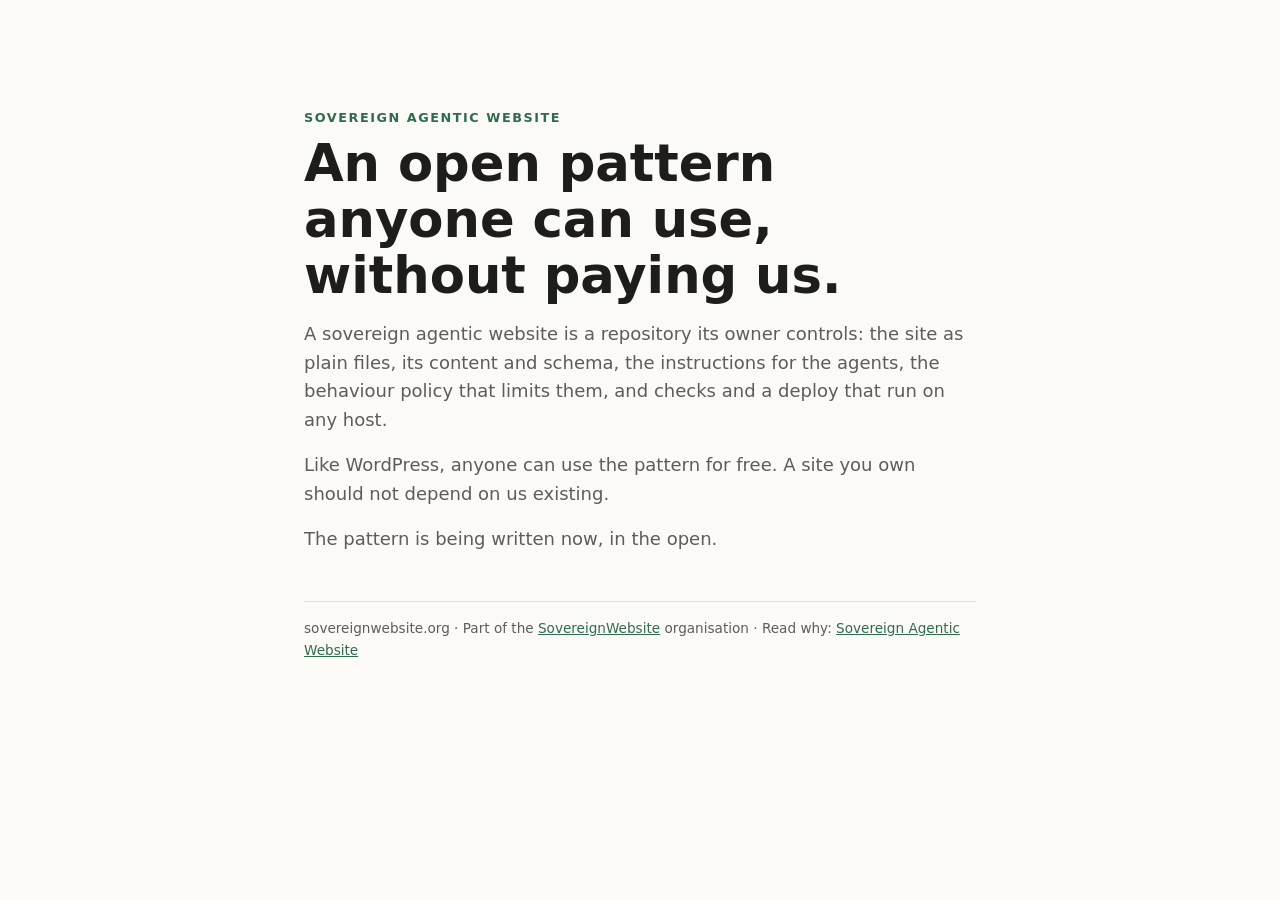
==== site/index.html @ 93e13b1d "Seed site/index.html from SovereignWebsite__Factory (org-apply)" ====
<!doctype html>
<html lang="en">
<head>
<meta charset="utf-8">
<meta name="viewport" content="width=device-width, initial-scale=1">
<title>Sovereign Agentic Website: the open pattern</title>
<meta name="description" content="An open pattern anyone can use, without paying us.">
<style>
:root{--bg:#fbfaf7;--fg:#1d1d1b;--muted:#5d5c57;--accent:#2f6b4f;--line:#e4e1d8}
@media (prefers-color-scheme:dark){:root{--bg:#141513;--fg:#ecebe6;--muted:#a8a69e;--accent:#7fc3a0;--line:#2c2d29}}
*{box-sizing:border-box}body{margin:0;background:var(--bg);color:var(--fg);font:18px/1.6 system-ui,-apple-system,Segoe UI,sans-serif}
main{max-width:44rem;margin:0 auto;padding:12vh 1rem 4rem}
.mark{font-size:.8rem;letter-spacing:.12em;text-transform:uppercase;color:var(--accent);font-weight:600}
h1{font-size:clamp(2rem,6vw,3.2rem);line-height:1.1;margin:.4rem 0 1rem}
p{color:var(--muted);margin:0 0 1rem}a{color:var(--accent)}
footer{margin-top:3rem;padding-top:1rem;border-top:1px solid var(--line);font-size:.85rem;color:var(--muted)}
</style>
</head>
<body>
<main>
<div class="mark">Sovereign Agentic Website</div>
<h1>An open pattern anyone can use, without paying us.</h1>
<p>A sovereign agentic website is a repository its owner controls: the site as plain files, its content and schema, the instructions for the agents, the behaviour policy that limits them, and checks and a deploy that run on any host.</p><p>Like WordPress, anyone can use the pattern for free. A site you own should not depend on us existing.</p><p>The pattern is being written now, in the open.</p>
<footer>sovereignwebsite.org · Part of the <a href="https://github.com/SovereignWebsite">SovereignWebsite</a> organisation · Read why: <a href="https://newsroom.sgit.ai/articles/sovereign-agentic-website.html">Sovereign Agentic Website</a></footer>
</main>
</body>
</html>
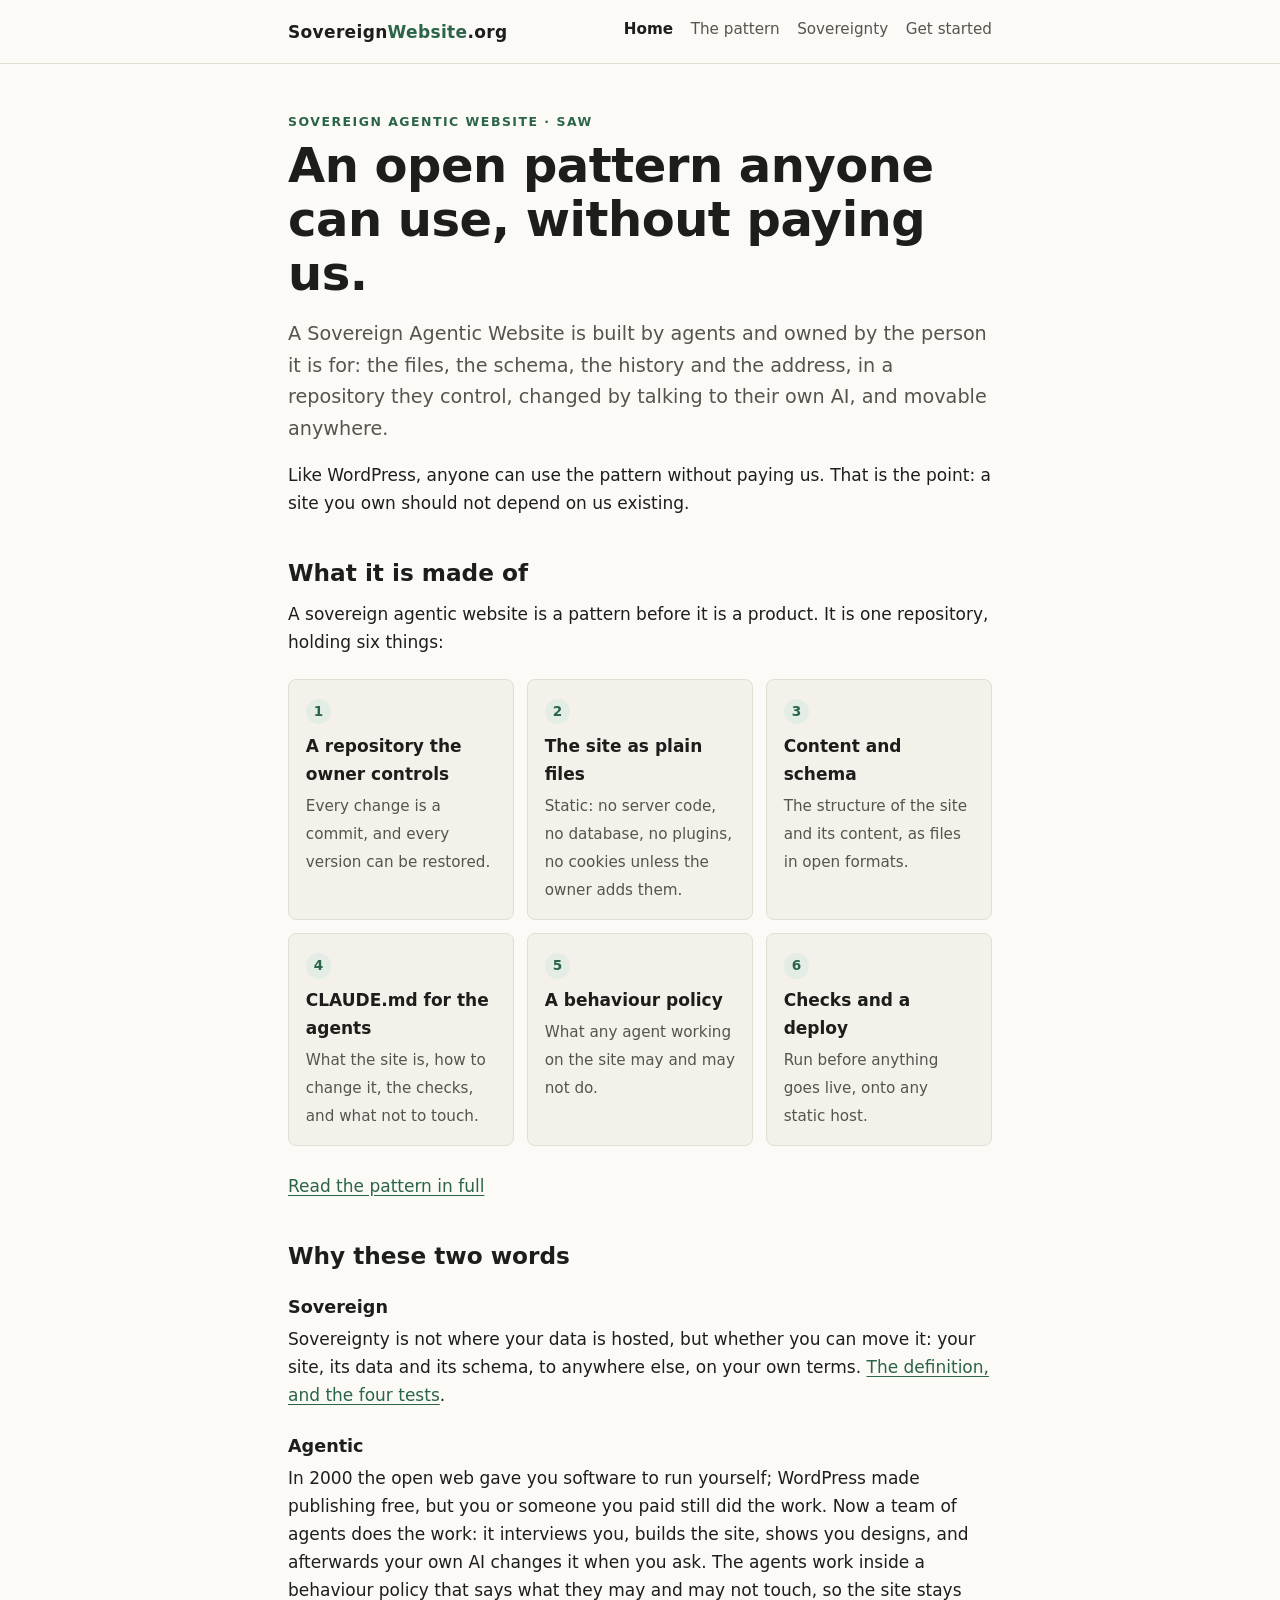
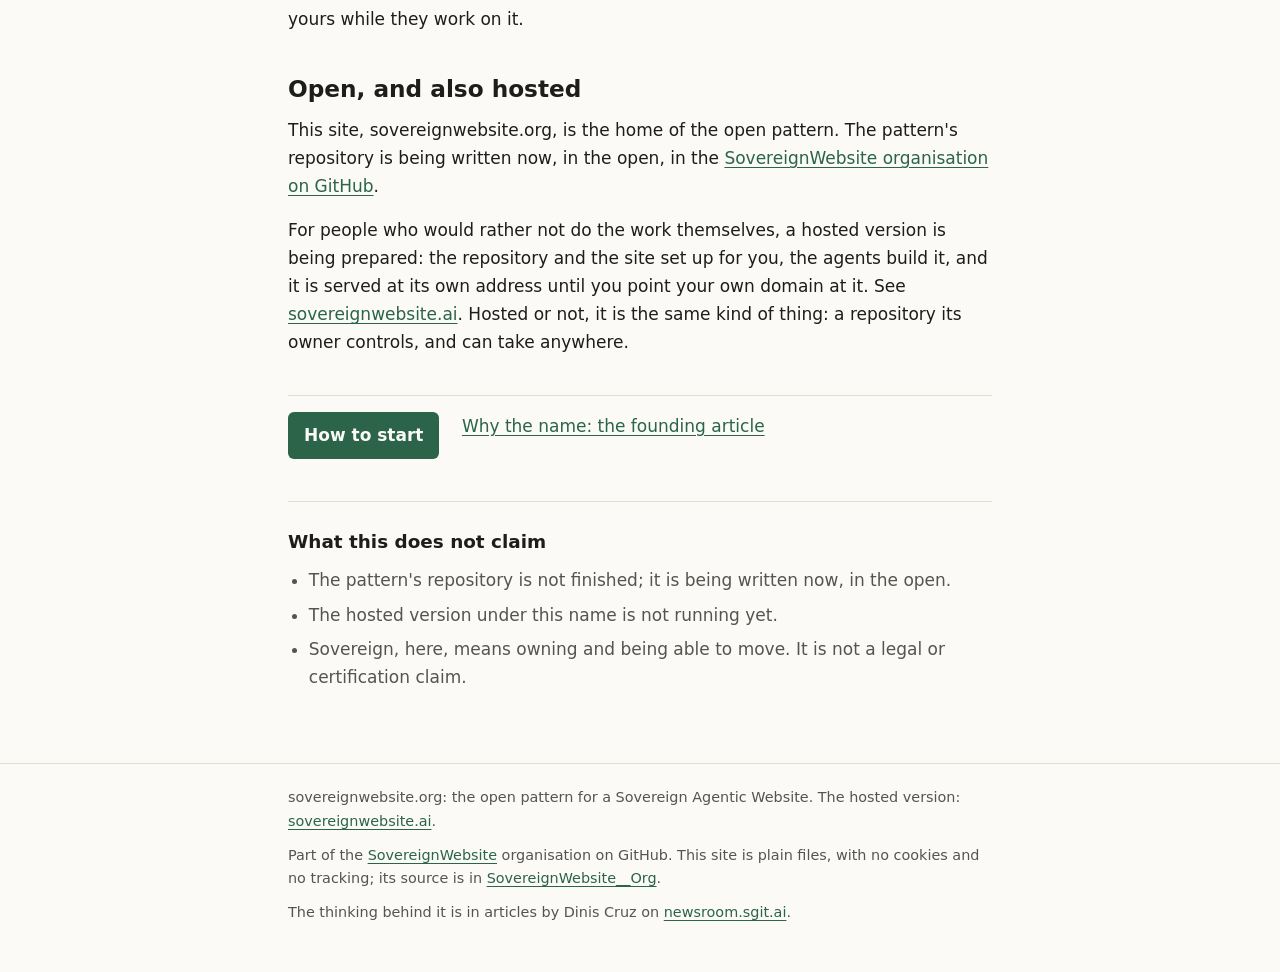
==== commit 8d08e46a: "Replace holding page with a first version of sovereignwebsite.org Four static pages (home, the patte" ====
--- a/site/index.html
+++ b/site/index.html
@@ -1,27 +1,80 @@
 <!doctype html>
-<html lang="en">
+<html lang="en-GB">
 <head>
 <meta charset="utf-8">
 <meta name="viewport" content="width=device-width, initial-scale=1">
 <title>Sovereign Agentic Website: the open pattern</title>
-<meta name="description" content="An open pattern anyone can use, without paying us.">
-<style>
-:root{--bg:#fbfaf7;--fg:#1d1d1b;--muted:#5d5c57;--accent:#2f6b4f;--line:#e4e1d8}
-@media (prefers-color-scheme:dark){:root{--bg:#141513;--fg:#ecebe6;--muted:#a8a69e;--accent:#7fc3a0;--line:#2c2d29}}
-*{box-sizing:border-box}body{margin:0;background:var(--bg);color:var(--fg);font:18px/1.6 system-ui,-apple-system,Segoe UI,sans-serif}
-main{max-width:44rem;margin:0 auto;padding:12vh 1rem 4rem}
-.mark{font-size:.8rem;letter-spacing:.12em;text-transform:uppercase;color:var(--accent);font-weight:600}
-h1{font-size:clamp(2rem,6vw,3.2rem);line-height:1.1;margin:.4rem 0 1rem}
-p{color:var(--muted);margin:0 0 1rem}a{color:var(--accent)}
-footer{margin-top:3rem;padding-top:1rem;border-top:1px solid var(--line);font-size:.85rem;color:var(--muted)}
-</style>
+<meta name="description" content="The Sovereign Agentic Website is an open pattern: a website built by agents and owned by the person it is for, which anyone can use without paying us.">
+<meta name="color-scheme" content="light dark">
+<link rel="stylesheet" href="style.css">
 </head>
 <body>
-<main>
-<div class="mark">Sovereign Agentic Website</div>
-<h1>An open pattern anyone can use, without paying us.</h1>
-<p>A sovereign agentic website is a repository its owner controls: the site as plain files, its content and schema, the instructions for the agents, the behaviour policy that limits them, and checks and a deploy that run on any host.</p><p>Like WordPress, anyone can use the pattern for free. A site you own should not depend on us existing.</p><p>The pattern is being written now, in the open.</p>
-<footer>sovereignwebsite.org · Part of the <a href="https://github.com/SovereignWebsite">SovereignWebsite</a> organisation · Read why: <a href="https://newsroom.sgit.ai/articles/sovereign-agentic-website.html">Sovereign Agentic Website</a></footer>
+<a class="skip" href="#main">Skip to content</a>
+<header class="site-header">
+  <div class="wrap">
+    <a class="brand" href="index.html">Sovereign<span>Website</span>.org</a>
+    <nav class="site-nav" aria-label="Main">
+      <ul>
+        <li><a href="index.html" aria-current="page">Home</a></li>
+        <li><a href="pattern.html">The pattern</a></li>
+        <li><a href="sovereignty.html">Sovereignty</a></li>
+        <li><a href="get-started.html">Get started</a></li>
+      </ul>
+    </nav>
+  </div>
+</header>
+
+<main id="main">
+  <div class="wrap">
+    <p class="mark">Sovereign Agentic Website · SAW</p>
+    <h1>An open pattern anyone can use, without paying us.</h1>
+    <p class="lede">A Sovereign Agentic Website is built by agents and owned by the person it is for: the files, the schema, the history and the address, in a repository they control, changed by talking to their own AI, and movable anywhere.</p>
+    <p>Like WordPress, anyone can use the pattern without paying us. That is the point: a site you own should not depend on us existing.</p>
+
+    <h2>What it is made of</h2>
+    <p>A sovereign agentic website is a pattern before it is a product. It is one repository, holding six things:</p>
+    <ol class="parts">
+      <li><strong>A repository the owner controls</strong><span>Every change is a commit, and every version can be restored.</span></li>
+      <li><strong>The site as plain files</strong><span>Static: no server code, no database, no plugins, no cookies unless the owner adds them.</span></li>
+      <li><strong>Content and schema</strong><span>The structure of the site and its content, as files in open formats.</span></li>
+      <li><strong>CLAUDE.md for the agents</strong><span>What the site is, how to change it, the checks, and what not to touch.</span></li>
+      <li><strong>A behaviour policy</strong><span>What any agent working on the site may and may not do.</span></li>
+      <li><strong>Checks and a deploy</strong><span>Run before anything goes live, onto any static host.</span></li>
+    </ol>
+    <p><a href="pattern.html">Read the pattern in full</a></p>
+
+    <h2>Why these two words</h2>
+    <h3>Sovereign</h3>
+    <p>Sovereignty is not where your data is hosted, but whether you can move it: your site, its data and its schema, to anywhere else, on your own terms. <a href="sovereignty.html">The definition, and the four tests</a>.</p>
+    <h3>Agentic</h3>
+    <p>In 2000 the open web gave you software to run yourself; WordPress made publishing free, but you or someone you paid still did the work. Now a team of agents does the work: it interviews you, builds the site, shows you designs, and afterwards your own AI changes it when you ask. The agents work inside a behaviour policy that says what they may and may not touch, so the site stays yours while they work on it.</p>
+
+    <h2>Open, and also hosted</h2>
+    <p>This site, sovereignwebsite.org, is the home of the open pattern. The pattern's repository is being written now, in the open, in the <a href="https://github.com/SovereignWebsite">SovereignWebsite organisation on GitHub</a>.</p>
+    <p>For people who would rather not do the work themselves, a hosted version is being prepared: the repository and the site set up for you, the agents build it, and it is served at its own address until you point your own domain at it. See <a href="https://sovereignwebsite.ai">sovereignwebsite.ai</a>. Hosted or not, it is the same kind of thing: a repository its owner controls, and can take anywhere.</p>
+
+    <div class="next">
+      <a class="button" href="get-started.html">How to start</a>
+      <a href="https://newsroom.sgit.ai/articles/sovereign-agentic-website.html">Why the name: the founding article</a>
+    </div>
+
+    <section class="limits" aria-labelledby="limits-home">
+      <h2 id="limits-home">What this does not claim</h2>
+      <ul>
+        <li>The pattern's repository is not finished; it is being written now, in the open.</li>
+        <li>The hosted version under this name is not running yet.</li>
+        <li>Sovereign, here, means owning and being able to move. It is not a legal or certification claim.</li>
+      </ul>
+    </section>
+  </div>
 </main>
+
+<footer class="site-footer">
+  <div class="wrap">
+    <p>sovereignwebsite.org: the open pattern for a Sovereign Agentic Website. The hosted version: <a href="https://sovereignwebsite.ai">sovereignwebsite.ai</a>.</p>
+    <p>Part of the <a href="https://github.com/SovereignWebsite">SovereignWebsite</a> organisation on GitHub. This site is plain files, with no cookies and no tracking; its source is in <a href="https://github.com/SovereignWebsite/SovereignWebsite__Org">SovereignWebsite__Org</a>.</p>
+    <p>The thinking behind it is in articles by Dinis Cruz on <a href="https://newsroom.sgit.ai/articles/sovereign-agentic-website.html">newsroom.sgit.ai</a>.</p>
+  </div>
+</footer>
 </body>
 </html>
--- a/site/style.css
+++ b/site/style.css
@@ -0,0 +1,156 @@
+/* sovereignwebsite.org: one stylesheet, system fonts only, no external requests. */
+:root {
+  color-scheme: light dark;
+  --bg: #fbfaf7;
+  --surface: #f3f1ea;
+  --fg: #1d1d1b;
+  --muted: #55544f;
+  --accent: #2b6448;
+  --accent-soft: #e3ede6;
+  --line: #e1ded4;
+  --focus: #1f5fbf;
+}
+@media (prefers-color-scheme: dark) {
+  :root {
+    --bg: #141513;
+    --surface: #1c1d1a;
+    --fg: #ecebe6;
+    --muted: #b0aea6;
+    --accent: #86c9a6;
+    --accent-soft: #1f2b24;
+    --line: #2f302b;
+    --focus: #8ab4ff;
+  }
+}
+
+*, *::before, *::after { box-sizing: border-box; }
+html { -webkit-text-size-adjust: 100%; }
+body {
+  margin: 0;
+  background: var(--bg);
+  color: var(--fg);
+  font: 1.0625rem/1.65 system-ui, -apple-system, "Segoe UI", Roboto, sans-serif;
+  overflow-wrap: break-word;
+}
+img, svg { max-width: 100%; height: auto; }
+
+a { color: var(--accent); text-underline-offset: .18em; }
+a:hover { text-decoration-thickness: 2px; }
+:focus-visible { outline: 3px solid var(--focus); outline-offset: 2px; border-radius: 2px; }
+
+.skip {
+  position: absolute; left: 1rem; top: -3rem;
+  background: var(--fg); color: var(--bg);
+  padding: .5rem .8rem; border-radius: 4px; z-index: 10;
+}
+.skip:focus { top: 1rem; }
+
+.wrap { max-width: 46rem; margin: 0 auto; padding: 0 1rem; }
+
+/* Header and navigation */
+.site-header { border-bottom: 1px solid var(--line); }
+.site-header .wrap {
+  display: flex; flex-wrap: wrap; align-items: center;
+  justify-content: space-between; gap: .5rem 1.5rem;
+  padding-top: .9rem; padding-bottom: .9rem;
+}
+.brand {
+  font-weight: 700; letter-spacing: .02em; color: var(--fg);
+  text-decoration: none;
+}
+.brand span { color: var(--accent); }
+.site-nav ul {
+  list-style: none; margin: 0; padding: 0;
+  display: flex; flex-wrap: wrap; gap: .25rem 1.1rem;
+}
+.site-nav a { text-decoration: none; color: var(--muted); font-size: .95rem; }
+.site-nav a:hover { color: var(--fg); text-decoration: underline; }
+.site-nav a[aria-current="page"] { color: var(--fg); font-weight: 600; }
+
+/* Content */
+main { padding: 3rem 0 3.5rem; }
+.mark {
+  font-size: .78rem; letter-spacing: .12em; text-transform: uppercase;
+  color: var(--accent); font-weight: 650; margin: 0 0 .4rem;
+}
+h1 { font-size: clamp(2rem, 6vw, 3rem); line-height: 1.12; margin: 0 0 1.1rem; letter-spacing: -.01em; }
+h2 { font-size: 1.45rem; line-height: 1.25; margin: 2.6rem 0 .8rem; }
+h3 { font-size: 1.1rem; line-height: 1.3; margin: 1.6rem 0 .4rem; }
+p, ul, ol { margin: 0 0 1rem; }
+ul, ol { padding-left: 1.3rem; }
+li { margin-bottom: .4rem; }
+.lede { font-size: 1.2rem; color: var(--muted); }
+.muted { color: var(--muted); }
+
+blockquote {
+  margin: 1.4rem 0; padding: .2rem 0 .2rem 1rem;
+  border-left: 3px solid var(--accent); color: var(--muted);
+}
+
+code {
+  font-family: ui-monospace, SFMono-Regular, Menlo, Consolas, monospace;
+  font-size: .9em; background: var(--surface);
+  padding: .08em .3em; border-radius: 3px;
+}
+pre {
+  background: var(--surface); border: 1px solid var(--line);
+  border-radius: 6px; padding: .9rem 1rem; overflow-x: auto;
+  font-size: .85rem; line-height: 1.5; margin: 0 0 1.2rem;
+}
+pre code { background: none; padding: 0; font-size: inherit; }
+
+/* Parts of the pattern */
+.parts {
+  list-style: none; padding: 0; margin: 1.4rem 0 1.6rem;
+  display: grid; gap: .8rem;
+  grid-template-columns: repeat(auto-fit, minmax(min(100%, 13.5rem), 1fr));
+  counter-reset: part;
+}
+.parts li {
+  margin: 0; padding: 1rem 1.05rem;
+  border: 1px solid var(--line); border-radius: 8px; background: var(--surface);
+  counter-increment: part;
+}
+.parts li::before {
+  content: counter(part);
+  display: inline-block; min-width: 1.6rem; height: 1.6rem;
+  margin-bottom: .45rem; border-radius: 50%;
+  background: var(--accent-soft); color: var(--accent);
+  font-weight: 700; font-size: .85rem; line-height: 1.6rem; text-align: center;
+}
+.parts strong { display: block; margin-bottom: .2rem; }
+.parts span { color: var(--muted); font-size: .95rem; }
+
+/* The four tests */
+.tests { list-style: none; padding: 0; margin: 1.2rem 0 1.6rem; display: grid; gap: .8rem; }
+.tests li {
+  margin: 0; padding: 1rem 1.1rem;
+  border-left: 4px solid var(--accent); background: var(--surface); border-radius: 0 8px 8px 0;
+}
+.tests h3 { margin: 0 0 .3rem; }
+.tests p { margin: 0; }
+
+.callout {
+  margin: 2rem 0; padding: 1.1rem 1.2rem;
+  border: 1px solid var(--line); border-radius: 8px; background: var(--accent-soft);
+}
+.callout p:last-child { margin-bottom: 0; }
+
+.next {
+  display: flex; flex-wrap: wrap; gap: .6rem 1.4rem;
+  margin: 2.4rem 0 0; padding: 1rem 0 0; border-top: 1px solid var(--line);
+}
+.button {
+  display: inline-block; padding: .6rem 1rem; border-radius: 6px;
+  background: var(--accent); color: var(--bg); text-decoration: none; font-weight: 600;
+}
+.button:hover { text-decoration: underline; }
+
+.limits { margin-top: 2.6rem; padding-top: .4rem; border-top: 1px solid var(--line); }
+.limits h2 { font-size: 1.15rem; margin-top: 1.4rem; }
+.limits li { color: var(--muted); }
+
+/* Footer */
+.site-footer { border-top: 1px solid var(--line); font-size: .9rem; color: var(--muted); }
+.site-footer .wrap { padding-top: 1.4rem; padding-bottom: 2.4rem; }
+.site-footer p { margin: 0 0 .6rem; }
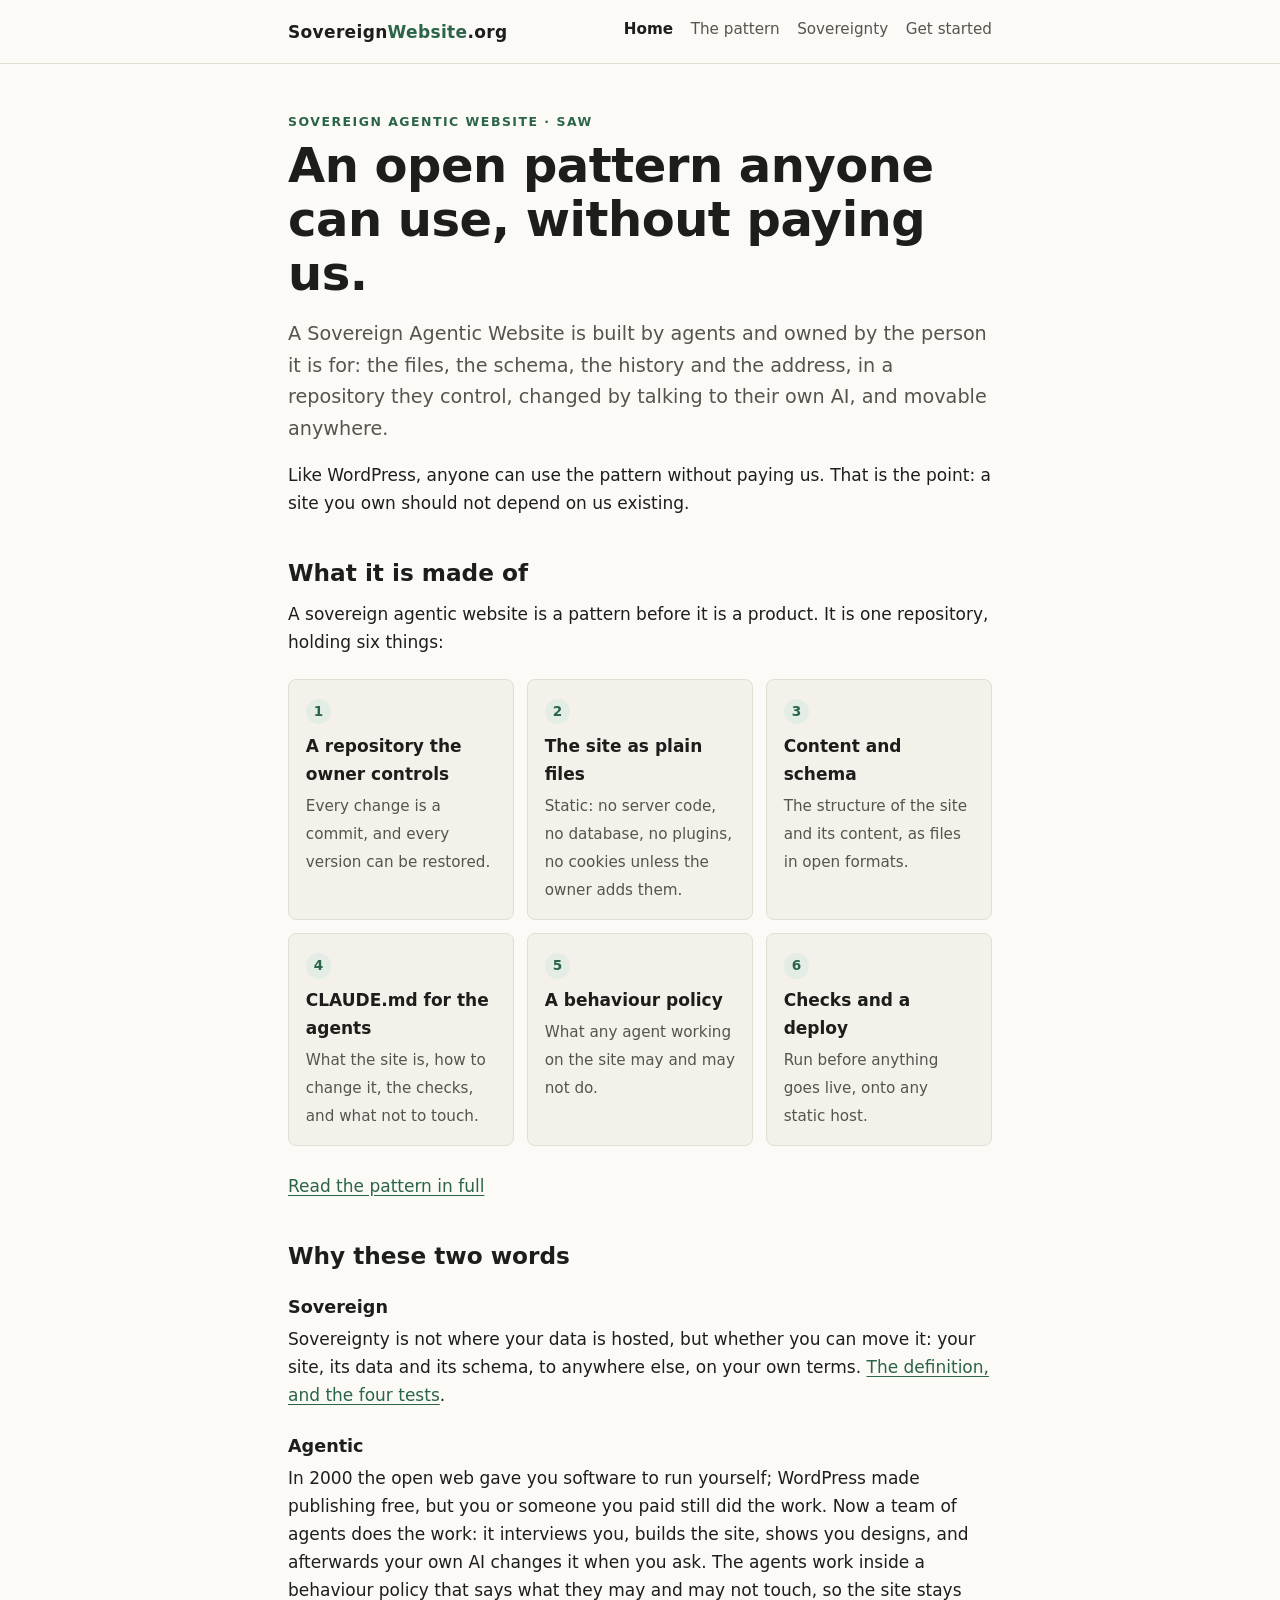
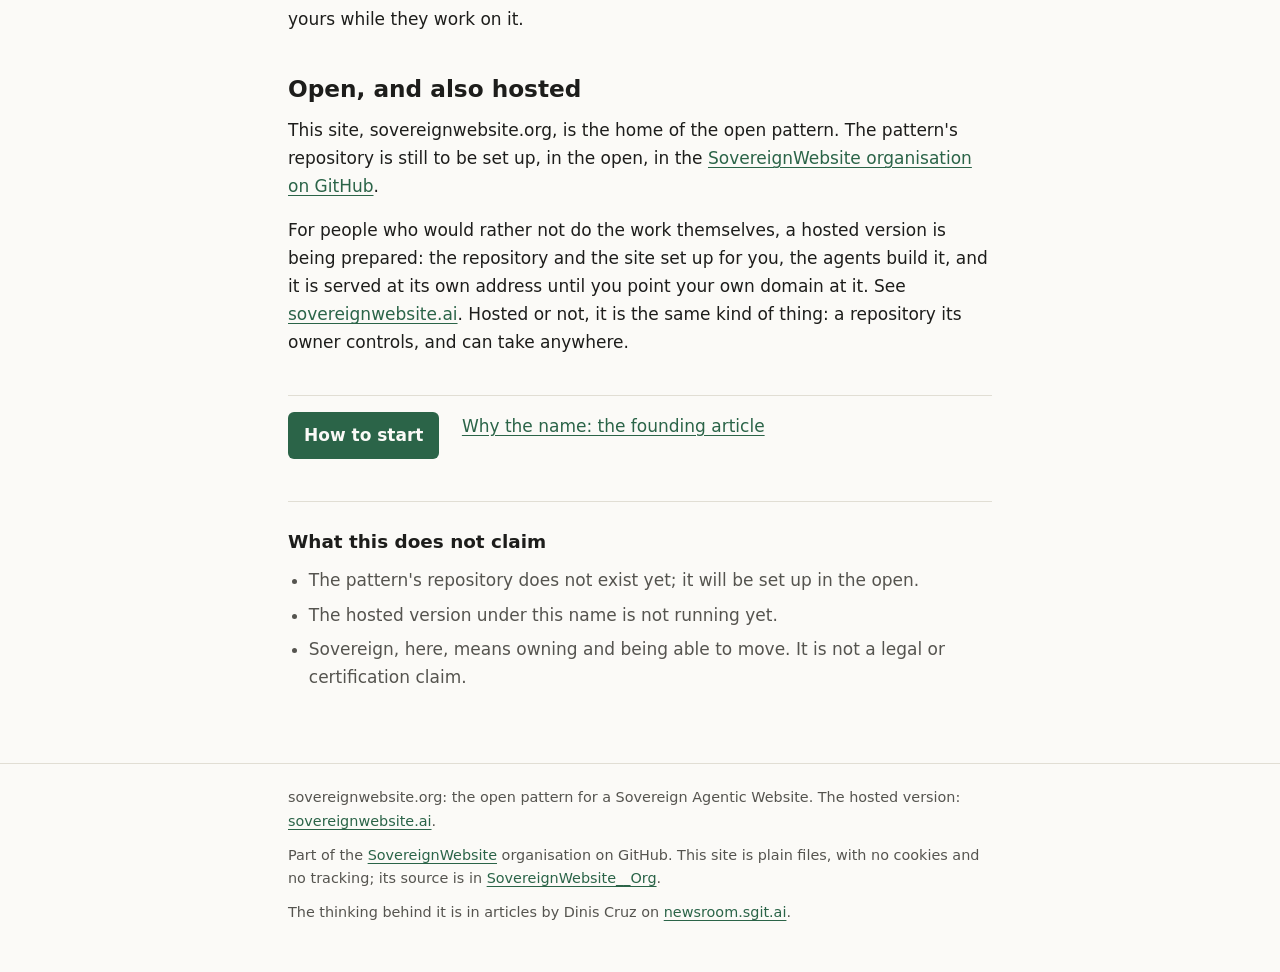
==== commit a036c2db: "Say the pattern repository does not exist yet, as the source does From the security review of 8d08e4" ====
--- a/site/index.html
+++ b/site/index.html
@@ -50,7 +50,7 @@
     <p>In 2000 the open web gave you software to run yourself; WordPress made publishing free, but you or someone you paid still did the work. Now a team of agents does the work: it interviews you, builds the site, shows you designs, and afterwards your own AI changes it when you ask. The agents work inside a behaviour policy that says what they may and may not touch, so the site stays yours while they work on it.</p>
 
     <h2>Open, and also hosted</h2>
-    <p>This site, sovereignwebsite.org, is the home of the open pattern. The pattern's repository is being written now, in the open, in the <a href="https://github.com/SovereignWebsite">SovereignWebsite organisation on GitHub</a>.</p>
+    <p>This site, sovereignwebsite.org, is the home of the open pattern. The pattern's repository is still to be set up, in the open, in the <a href="https://github.com/SovereignWebsite">SovereignWebsite organisation on GitHub</a>.</p>
     <p>For people who would rather not do the work themselves, a hosted version is being prepared: the repository and the site set up for you, the agents build it, and it is served at its own address until you point your own domain at it. See <a href="https://sovereignwebsite.ai">sovereignwebsite.ai</a>. Hosted or not, it is the same kind of thing: a repository its owner controls, and can take anywhere.</p>
 
     <div class="next">
@@ -61,7 +61,7 @@
     <section class="limits" aria-labelledby="limits-home">
       <h2 id="limits-home">What this does not claim</h2>
       <ul>
-        <li>The pattern's repository is not finished; it is being written now, in the open.</li>
+        <li>The pattern's repository does not exist yet; it will be set up in the open.</li>
         <li>The hosted version under this name is not running yet.</li>
         <li>Sovereign, here, means owning and being able to move. It is not a legal or certification claim.</li>
       </ul>
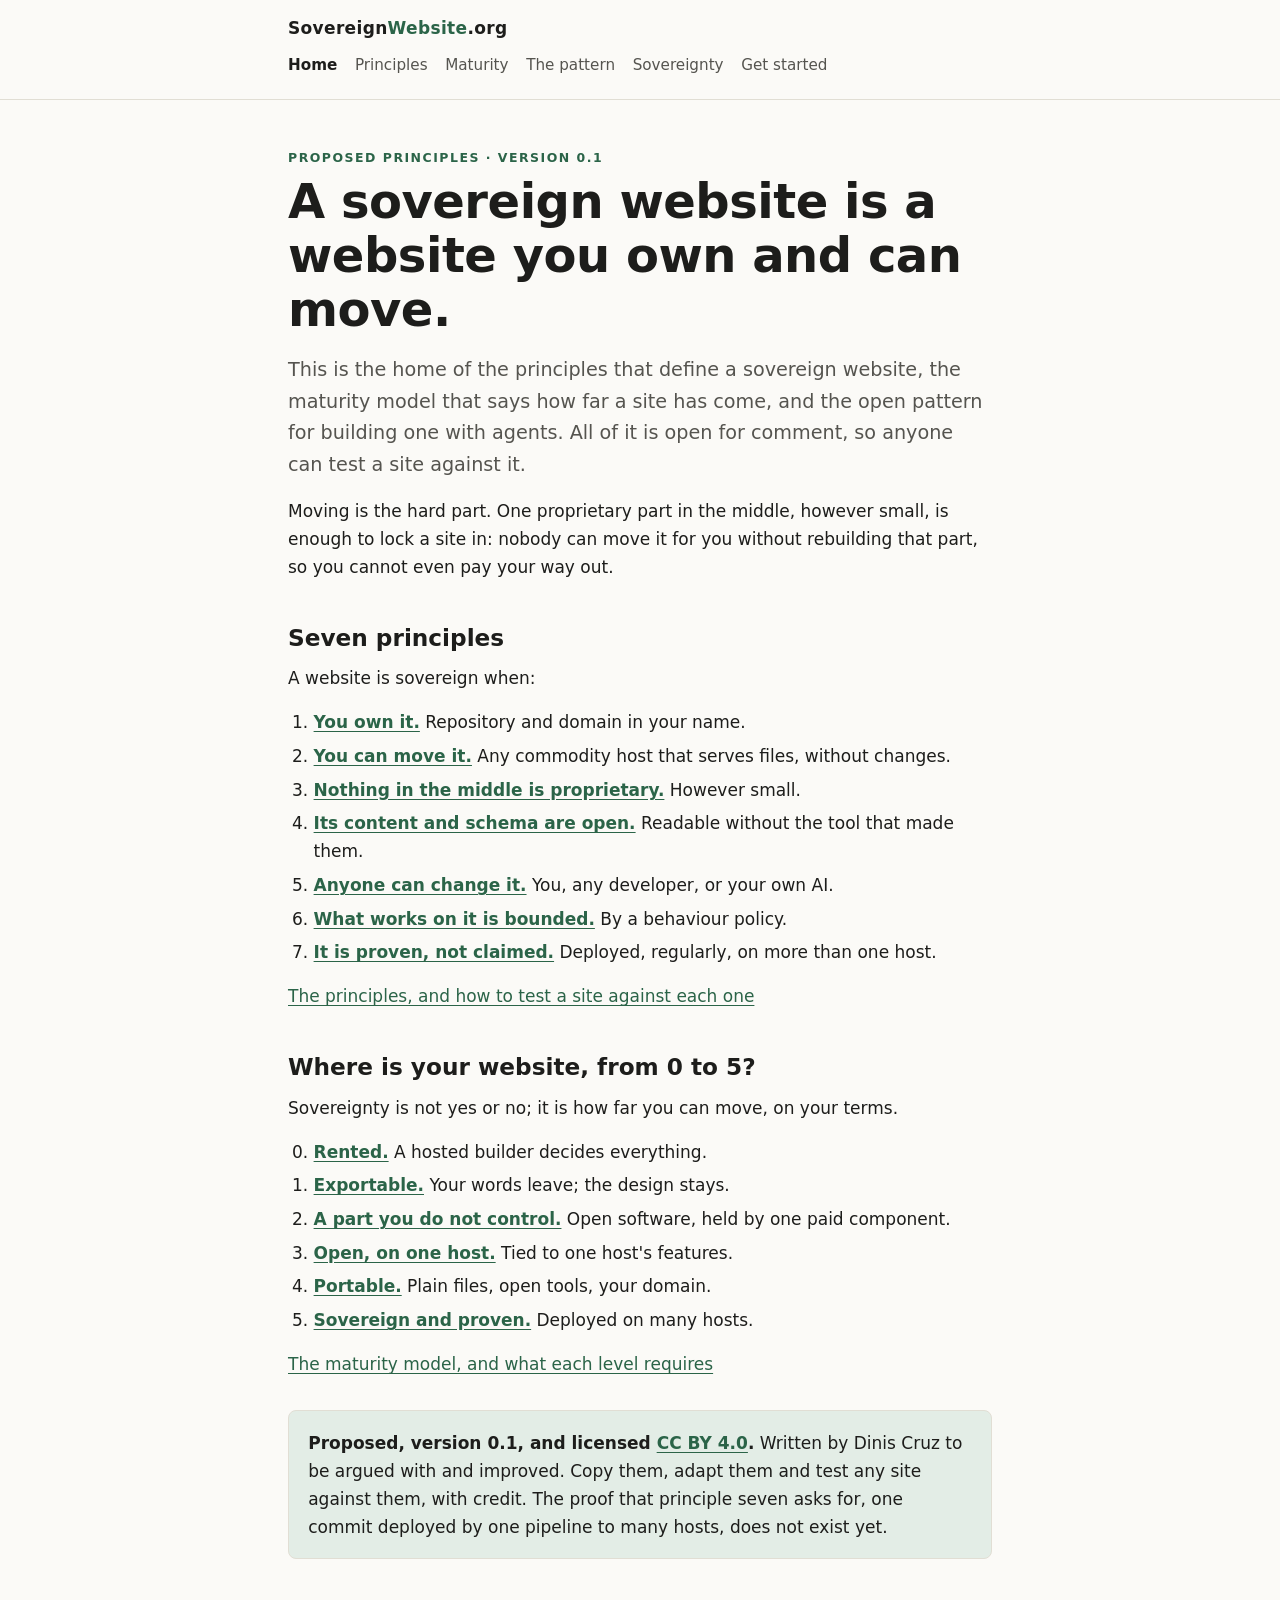
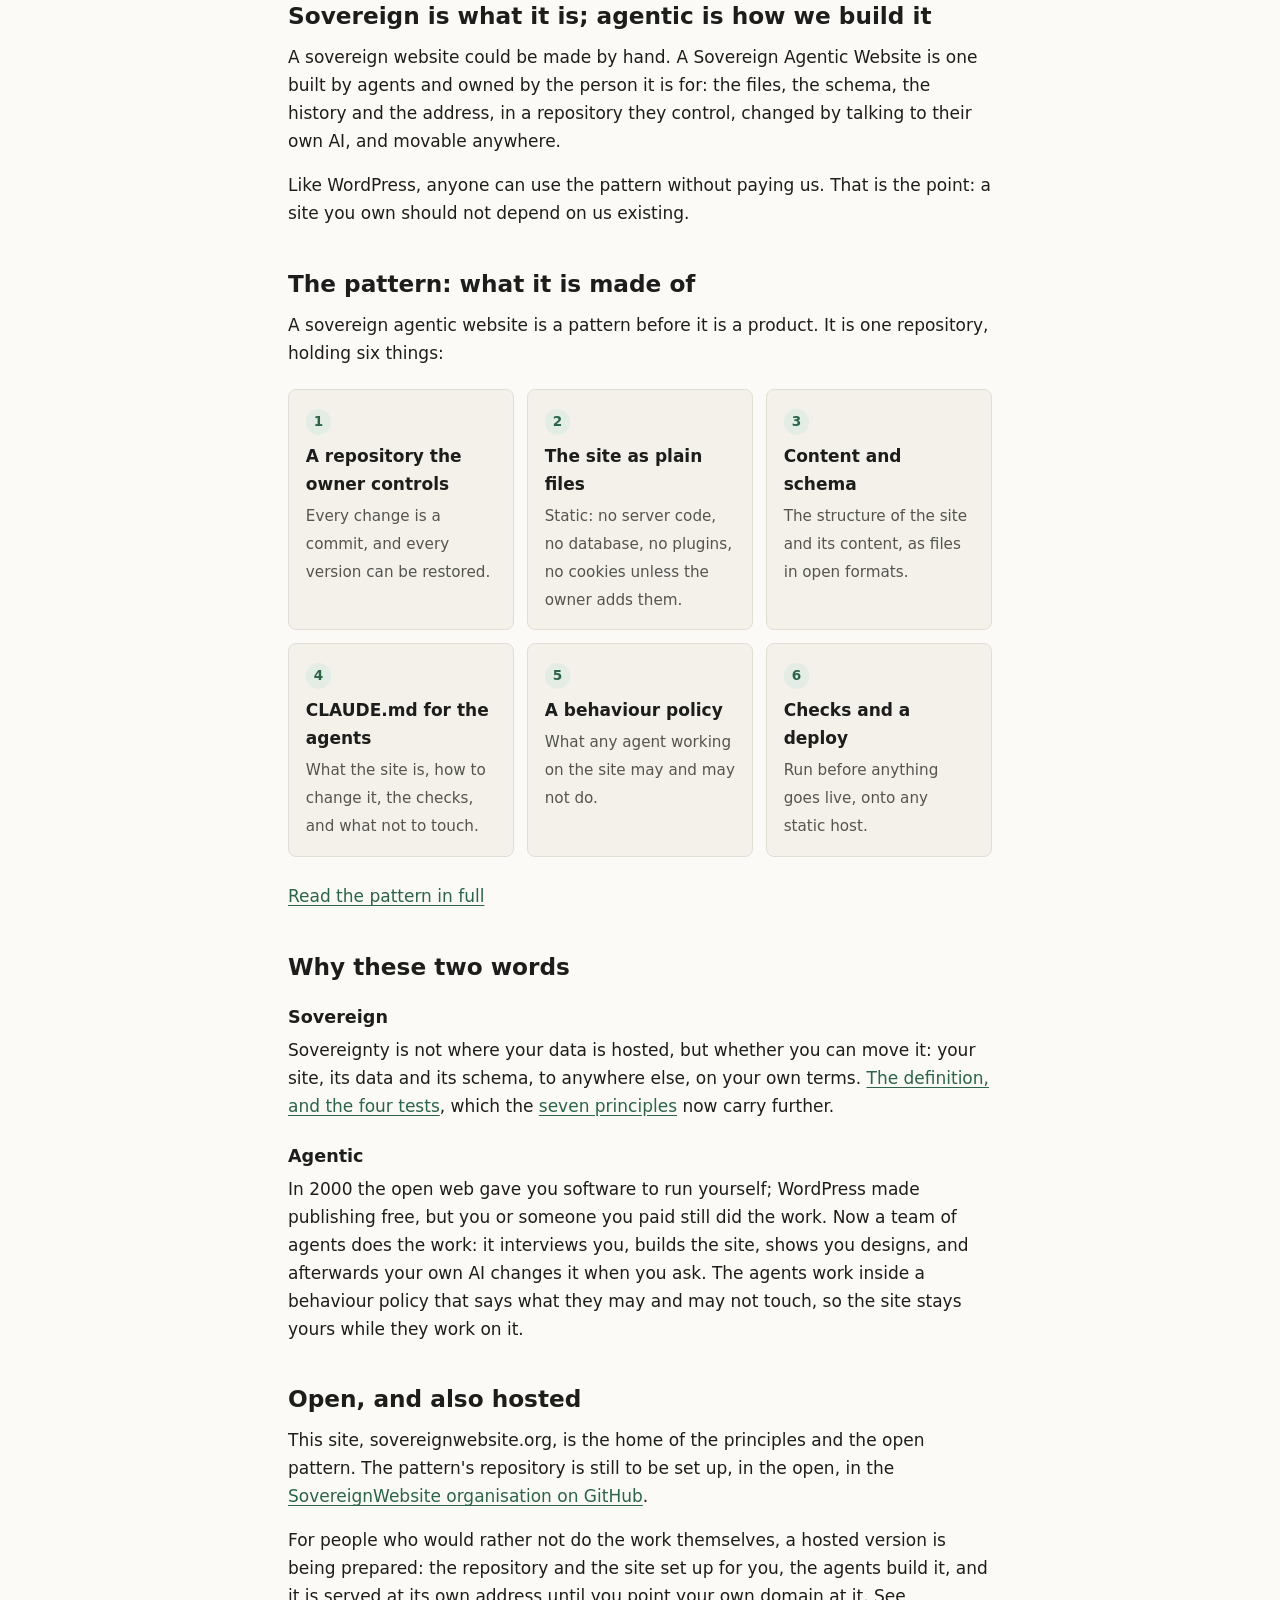
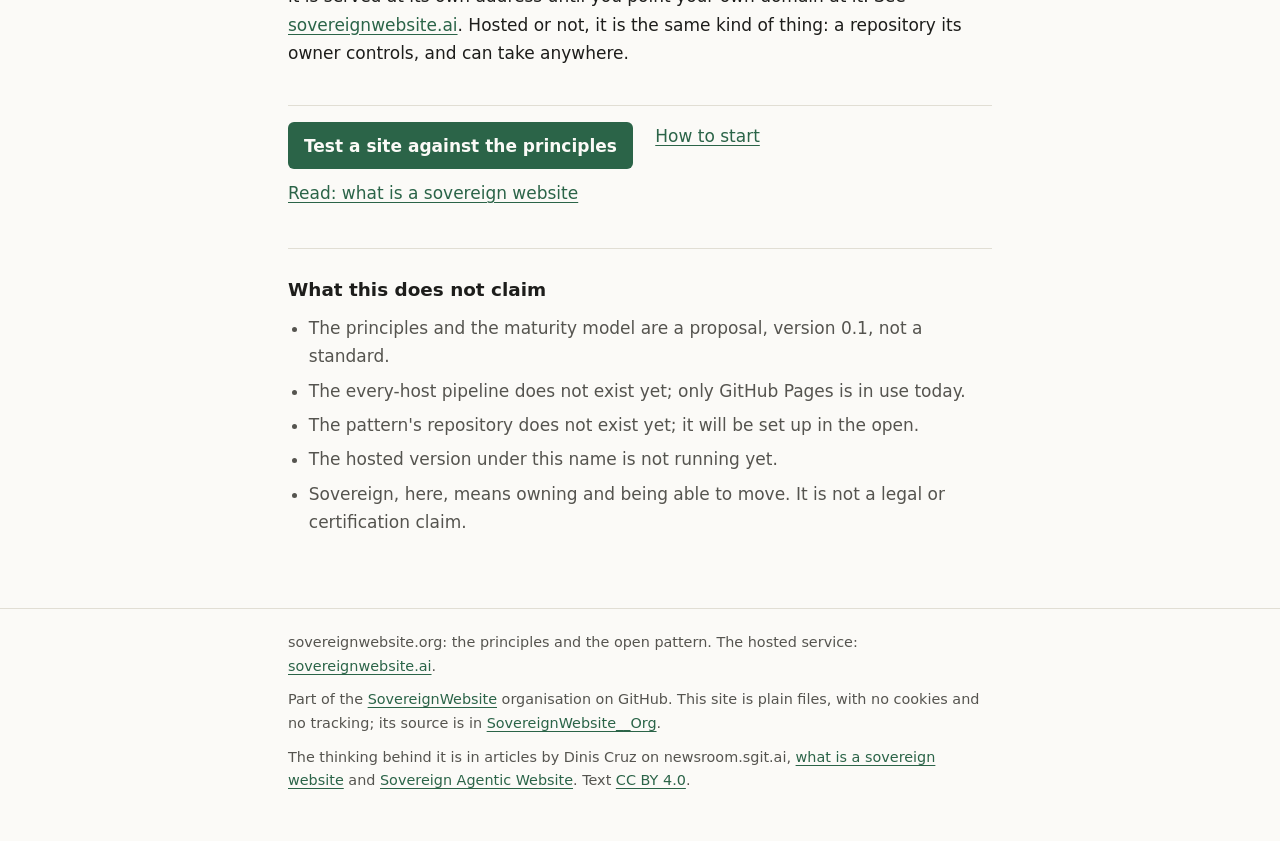
==== commit fd640611: "Add the seven principles and the maturity model, and lead with them principles.html: the seven propo" ====
--- a/site/index.html
+++ b/site/index.html
@@ -3,8 +3,8 @@
 <head>
 <meta charset="utf-8">
 <meta name="viewport" content="width=device-width, initial-scale=1">
-<title>Sovereign Agentic Website: the open pattern</title>
-<meta name="description" content="The Sovereign Agentic Website is an open pattern: a website built by agents and owned by the person it is for, which anyone can use without paying us.">
+<title>Sovereign Website: principles and pattern</title>
+<meta name="description" content="A sovereign website is a website you own and can move. Seven proposed principles, a maturity model from rented to proven, and an open pattern for building one with agents.">
 <meta name="color-scheme" content="light dark">
 <link rel="stylesheet" href="style.css">
 </head>
@@ -16,6 +16,8 @@
     <nav class="site-nav" aria-label="Main">
       <ul>
         <li><a href="index.html" aria-current="page">Home</a></li>
+        <li><a href="principles.html">Principles</a></li>
+        <li><a href="maturity.html">Maturity</a></li>
         <li><a href="pattern.html">The pattern</a></li>
         <li><a href="sovereignty.html">Sovereignty</a></li>
         <li><a href="get-started.html">Get started</a></li>
@@ -26,12 +28,45 @@
 
 <main id="main">
   <div class="wrap">
-    <p class="mark">Sovereign Agentic Website · SAW</p>
-    <h1>An open pattern anyone can use, without paying us.</h1>
-    <p class="lede">A Sovereign Agentic Website is built by agents and owned by the person it is for: the files, the schema, the history and the address, in a repository they control, changed by talking to their own AI, and movable anywhere.</p>
+    <p class="mark">Proposed principles · version 0.1</p>
+    <h1>A sovereign website is a website you own and can move.</h1>
+    <p class="lede">This is the home of the principles that define a sovereign website, the maturity model that says how far a site has come, and the open pattern for building one with agents. All of it is open for comment, so anyone can test a site against it.</p>
+    <p>Moving is the hard part. One proprietary part in the middle, however small, is enough to lock a site in: nobody can move it for you without rebuilding that part, so you cannot even pay your way out.</p>
+
+    <h2 id="principles">Seven principles</h2>
+    <p>A website is sovereign when:</p>
+    <ol class="short">
+      <li><a href="principles.html#own"><strong>You own it.</strong></a> Repository and domain in your name.</li>
+      <li><a href="principles.html#move"><strong>You can move it.</strong></a> Any commodity host that serves files, without changes.</li>
+      <li><a href="principles.html#commodity"><strong>Nothing in the middle is proprietary.</strong></a> However small.</li>
+      <li><a href="principles.html#open-content"><strong>Its content and schema are open.</strong></a> Readable without the tool that made them.</li>
+      <li><a href="principles.html#change"><strong>Anyone can change it.</strong></a> You, any developer, or your own AI.</li>
+      <li><a href="principles.html#bounded"><strong>What works on it is bounded.</strong></a> By a behaviour policy.</li>
+      <li><a href="principles.html#proven"><strong>It is proven, not claimed.</strong></a> Deployed, regularly, on more than one host.</li>
+    </ol>
+    <p><a href="principles.html">The principles, and how to test a site against each one</a></p>
+
+    <h2 id="maturity">Where is your website, from 0 to 5?</h2>
+    <p>Sovereignty is not yes or no; it is how far you can move, on your terms.</p>
+    <ol class="short" start="0">
+      <li><a href="maturity.html#level-0"><strong>Rented.</strong></a> A hosted builder decides everything.</li>
+      <li><a href="maturity.html#level-1"><strong>Exportable.</strong></a> Your words leave; the design stays.</li>
+      <li><a href="maturity.html#level-2"><strong>A part you do not control.</strong></a> Open software, held by one paid component.</li>
+      <li><a href="maturity.html#level-3"><strong>Open, on one host.</strong></a> Tied to one host's features.</li>
+      <li><a href="maturity.html#level-4"><strong>Portable.</strong></a> Plain files, open tools, your domain.</li>
+      <li><a href="maturity.html#level-5"><strong>Sovereign and proven.</strong></a> Deployed on many hosts.</li>
+    </ol>
+    <p><a href="maturity.html">The maturity model, and what each level requires</a></p>
+
+    <div class="callout">
+      <p><strong>Proposed, version 0.1, and licensed <a href="https://creativecommons.org/licenses/by/4.0/">CC BY 4.0</a>.</strong> Written by Dinis Cruz to be argued with and improved. Copy them, adapt them and test any site against them, with credit. The proof that principle seven asks for, one commit deployed by one pipeline to many hosts, does not exist yet.</p>
+    </div>
+
+    <h2 id="agentic">Sovereign is what it is; agentic is how we build it</h2>
+    <p>A sovereign website could be made by hand. A Sovereign Agentic Website is one built by agents and owned by the person it is for: the files, the schema, the history and the address, in a repository they control, changed by talking to their own AI, and movable anywhere.</p>
     <p>Like WordPress, anyone can use the pattern without paying us. That is the point: a site you own should not depend on us existing.</p>
 
-    <h2>What it is made of</h2>
+    <h2 id="pattern">The pattern: what it is made of</h2>
     <p>A sovereign agentic website is a pattern before it is a product. It is one repository, holding six things:</p>
     <ol class="parts">
       <li><strong>A repository the owner controls</strong><span>Every change is a commit, and every version can be restored.</span></li>
@@ -43,24 +78,27 @@
     </ol>
     <p><a href="pattern.html">Read the pattern in full</a></p>
 
-    <h2>Why these two words</h2>
+    <h2 id="words">Why these two words</h2>
     <h3>Sovereign</h3>
-    <p>Sovereignty is not where your data is hosted, but whether you can move it: your site, its data and its schema, to anywhere else, on your own terms. <a href="sovereignty.html">The definition, and the four tests</a>.</p>
+    <p>Sovereignty is not where your data is hosted, but whether you can move it: your site, its data and its schema, to anywhere else, on your own terms. <a href="sovereignty.html">The definition, and the four tests</a>, which the <a href="principles.html">seven principles</a> now carry further.</p>
     <h3>Agentic</h3>
     <p>In 2000 the open web gave you software to run yourself; WordPress made publishing free, but you or someone you paid still did the work. Now a team of agents does the work: it interviews you, builds the site, shows you designs, and afterwards your own AI changes it when you ask. The agents work inside a behaviour policy that says what they may and may not touch, so the site stays yours while they work on it.</p>
 
-    <h2>Open, and also hosted</h2>
-    <p>This site, sovereignwebsite.org, is the home of the open pattern. The pattern's repository is still to be set up, in the open, in the <a href="https://github.com/SovereignWebsite">SovereignWebsite organisation on GitHub</a>.</p>
+    <h2 id="hosted">Open, and also hosted</h2>
+    <p>This site, sovereignwebsite.org, is the home of the principles and the open pattern. The pattern's repository is still to be set up, in the open, in the <a href="https://github.com/SovereignWebsite">SovereignWebsite organisation on GitHub</a>.</p>
     <p>For people who would rather not do the work themselves, a hosted version is being prepared: the repository and the site set up for you, the agents build it, and it is served at its own address until you point your own domain at it. See <a href="https://sovereignwebsite.ai">sovereignwebsite.ai</a>. Hosted or not, it is the same kind of thing: a repository its owner controls, and can take anywhere.</p>
 
     <div class="next">
-      <a class="button" href="get-started.html">How to start</a>
-      <a href="https://newsroom.sgit.ai/articles/sovereign-agentic-website.html">Why the name: the founding article</a>
+      <a class="button" href="principles.html">Test a site against the principles</a>
+      <a href="get-started.html">How to start</a>
+      <a href="https://newsroom.sgit.ai/articles/what-is-a-sovereign-website.html">Read: what is a sovereign website</a>
     </div>
 
     <section class="limits" aria-labelledby="limits-home">
       <h2 id="limits-home">What this does not claim</h2>
       <ul>
+        <li>The principles and the maturity model are a proposal, version 0.1, not a standard.</li>
+        <li>The every-host pipeline does not exist yet; only GitHub Pages is in use today.</li>
         <li>The pattern's repository does not exist yet; it will be set up in the open.</li>
         <li>The hosted version under this name is not running yet.</li>
         <li>Sovereign, here, means owning and being able to move. It is not a legal or certification claim.</li>
@@ -71,9 +109,9 @@
 
 <footer class="site-footer">
   <div class="wrap">
-    <p>sovereignwebsite.org: the open pattern for a Sovereign Agentic Website. The hosted version: <a href="https://sovereignwebsite.ai">sovereignwebsite.ai</a>.</p>
+    <p>sovereignwebsite.org: the principles and the open pattern. The hosted service: <a href="https://sovereignwebsite.ai">sovereignwebsite.ai</a>.</p>
     <p>Part of the <a href="https://github.com/SovereignWebsite">SovereignWebsite</a> organisation on GitHub. This site is plain files, with no cookies and no tracking; its source is in <a href="https://github.com/SovereignWebsite/SovereignWebsite__Org">SovereignWebsite__Org</a>.</p>
-    <p>The thinking behind it is in articles by Dinis Cruz on <a href="https://newsroom.sgit.ai/articles/sovereign-agentic-website.html">newsroom.sgit.ai</a>.</p>
+    <p>The thinking behind it is in articles by Dinis Cruz on newsroom.sgit.ai, <a href="https://newsroom.sgit.ai/articles/what-is-a-sovereign-website.html">what is a sovereign website</a> and <a href="https://newsroom.sgit.ai/articles/sovereign-agentic-website.html">Sovereign Agentic Website</a>. Text <a href="https://creativecommons.org/licenses/by/4.0/">CC BY 4.0</a>.</p>
   </div>
 </footer>
 </body>
--- a/site/style.css
+++ b/site/style.css
@@ -154,3 +154,46 @@
 .site-footer { border-top: 1px solid var(--line); font-size: .9rem; color: var(--muted); }
 .site-footer .wrap { padding-top: 1.4rem; padding-bottom: 2.4rem; }
 .site-footer p { margin: 0 0 .6rem; }
+
+/* Status block for the principles and the model */
+.meta {
+  margin: 1.4rem 0 1.8rem; padding: .9rem 1.1rem;
+  border: 1px solid var(--line); border-radius: 8px; background: var(--surface);
+  display: grid; gap: .35rem;
+}
+.meta div { display: flex; flex-wrap: wrap; gap: 0 .6rem; }
+.meta dt { font-weight: 650; min-width: 4.5rem; }
+.meta dd { margin: 0; color: var(--muted); }
+
+/* The seven principles */
+.principles { list-style: none; padding: 0; margin: 1.2rem 0 1.8rem; display: grid; gap: 1rem; }
+.principles > li {
+  margin: 0; padding: 1.1rem 1.15rem;
+  border: 1px solid var(--line); border-radius: 8px; background: var(--surface);
+}
+.principles h3 { margin: 0 0 .4rem; display: flex; gap: .6rem; align-items: baseline; }
+.num, .lvl {
+  flex: none; display: inline-block; border-radius: 999px;
+  background: var(--accent-soft); color: var(--accent);
+  font-weight: 700; font-size: .85rem; text-align: center;
+}
+.num { min-width: 1.7rem; line-height: 1.7rem; }
+.test { margin-top: .8rem; padding: .7rem .9rem; border-left: 3px solid var(--accent); background: var(--bg); border-radius: 0 6px 6px 0; }
+.test-label { font-size: .78rem; letter-spacing: .1em; text-transform: uppercase; color: var(--accent); font-weight: 650; margin: 0 0 .3rem; }
+.test ul { margin-bottom: .5rem; }
+.test p:last-child { margin: 0; color: var(--muted); font-size: .95rem; }
+
+/* The maturity levels */
+.levels { list-style: none; padding: 0; margin: 1.2rem 0 1.8rem; display: grid; gap: .8rem; }
+.levels > li {
+  margin: 0; padding: 1rem 1.1rem;
+  border-left: 4px solid var(--accent); background: var(--surface); border-radius: 0 8px 8px 0;
+}
+.levels h3 { margin: 0 0 .4rem; display: flex; flex-wrap: wrap; gap: .3rem .6rem; align-items: baseline; }
+.lvl { padding: 0 .6rem; line-height: 1.6rem; }
+.levels .req, .levels .up { font-size: .95rem; }
+.levels .up { color: var(--muted); margin-bottom: 0; }
+
+/* Short lists on the home page */
+.short { padding-left: 1.6rem; }
+.short li { margin-bottom: .35rem; }
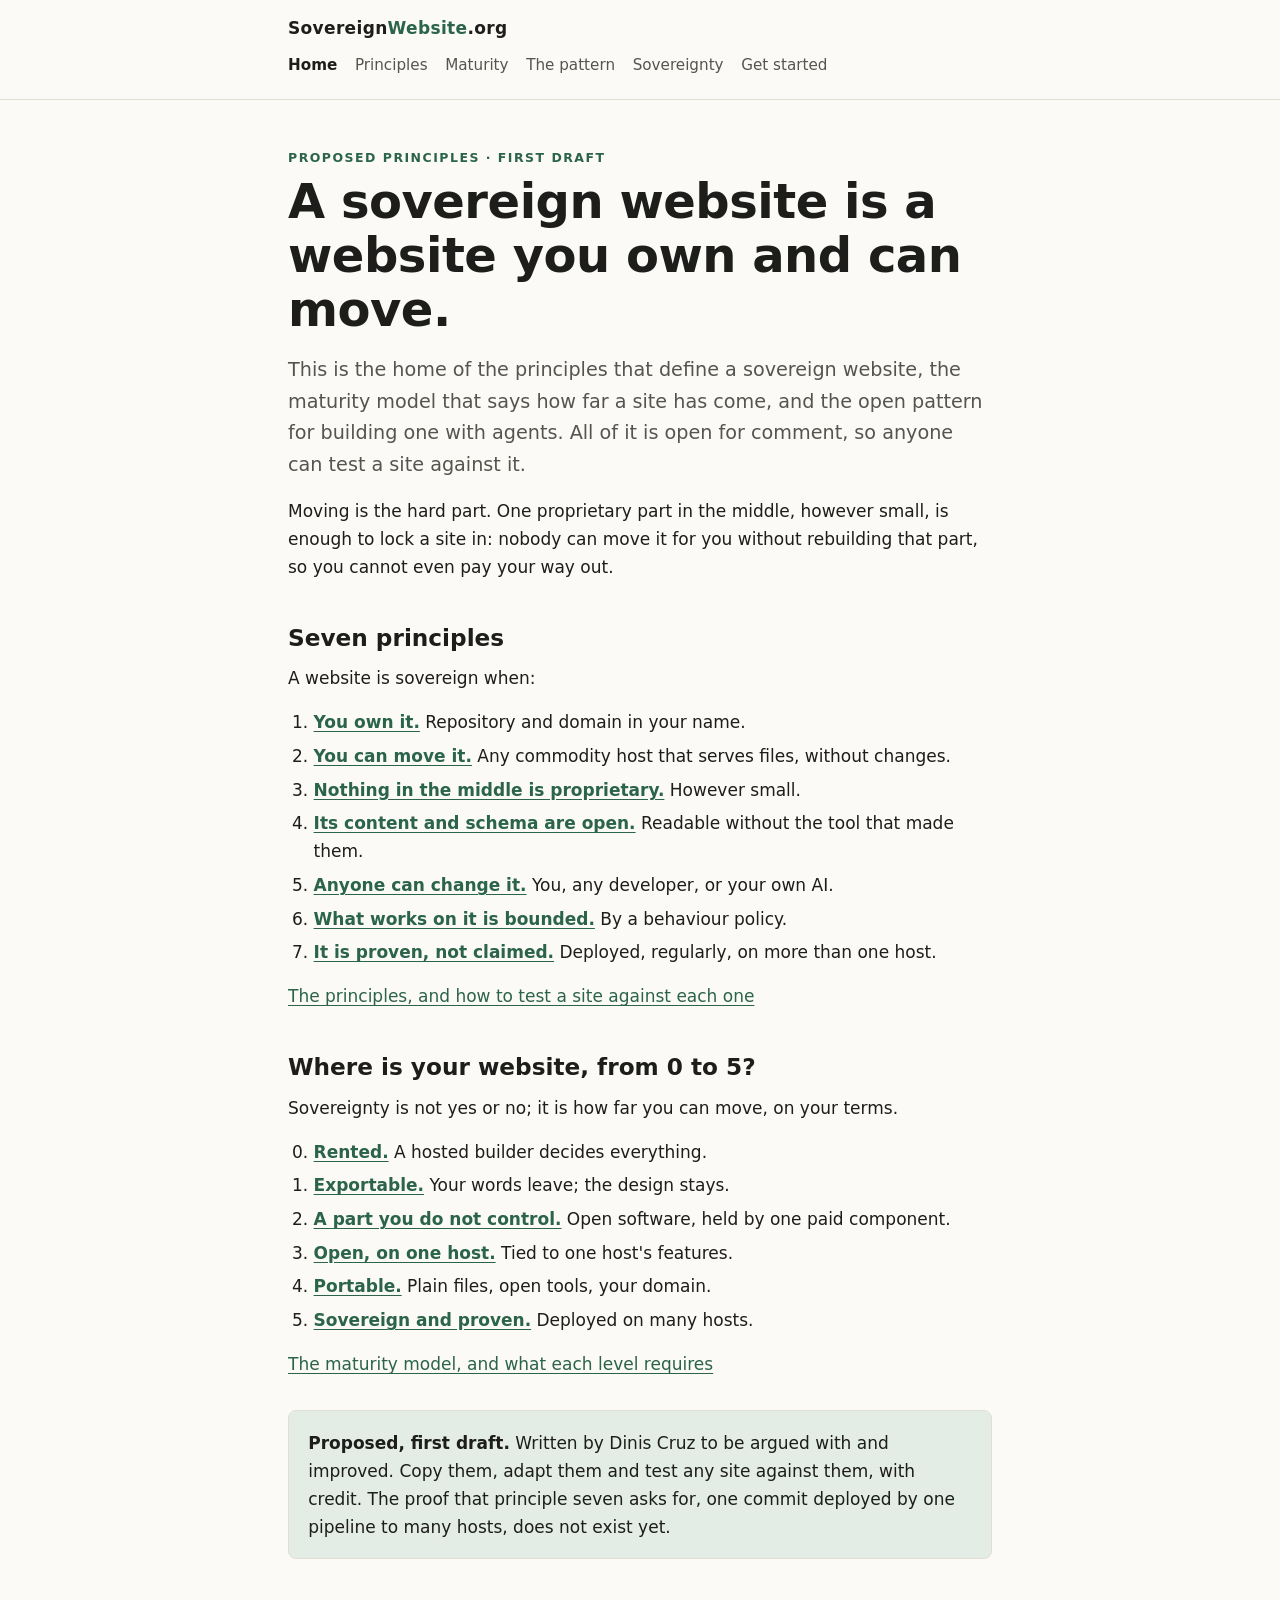
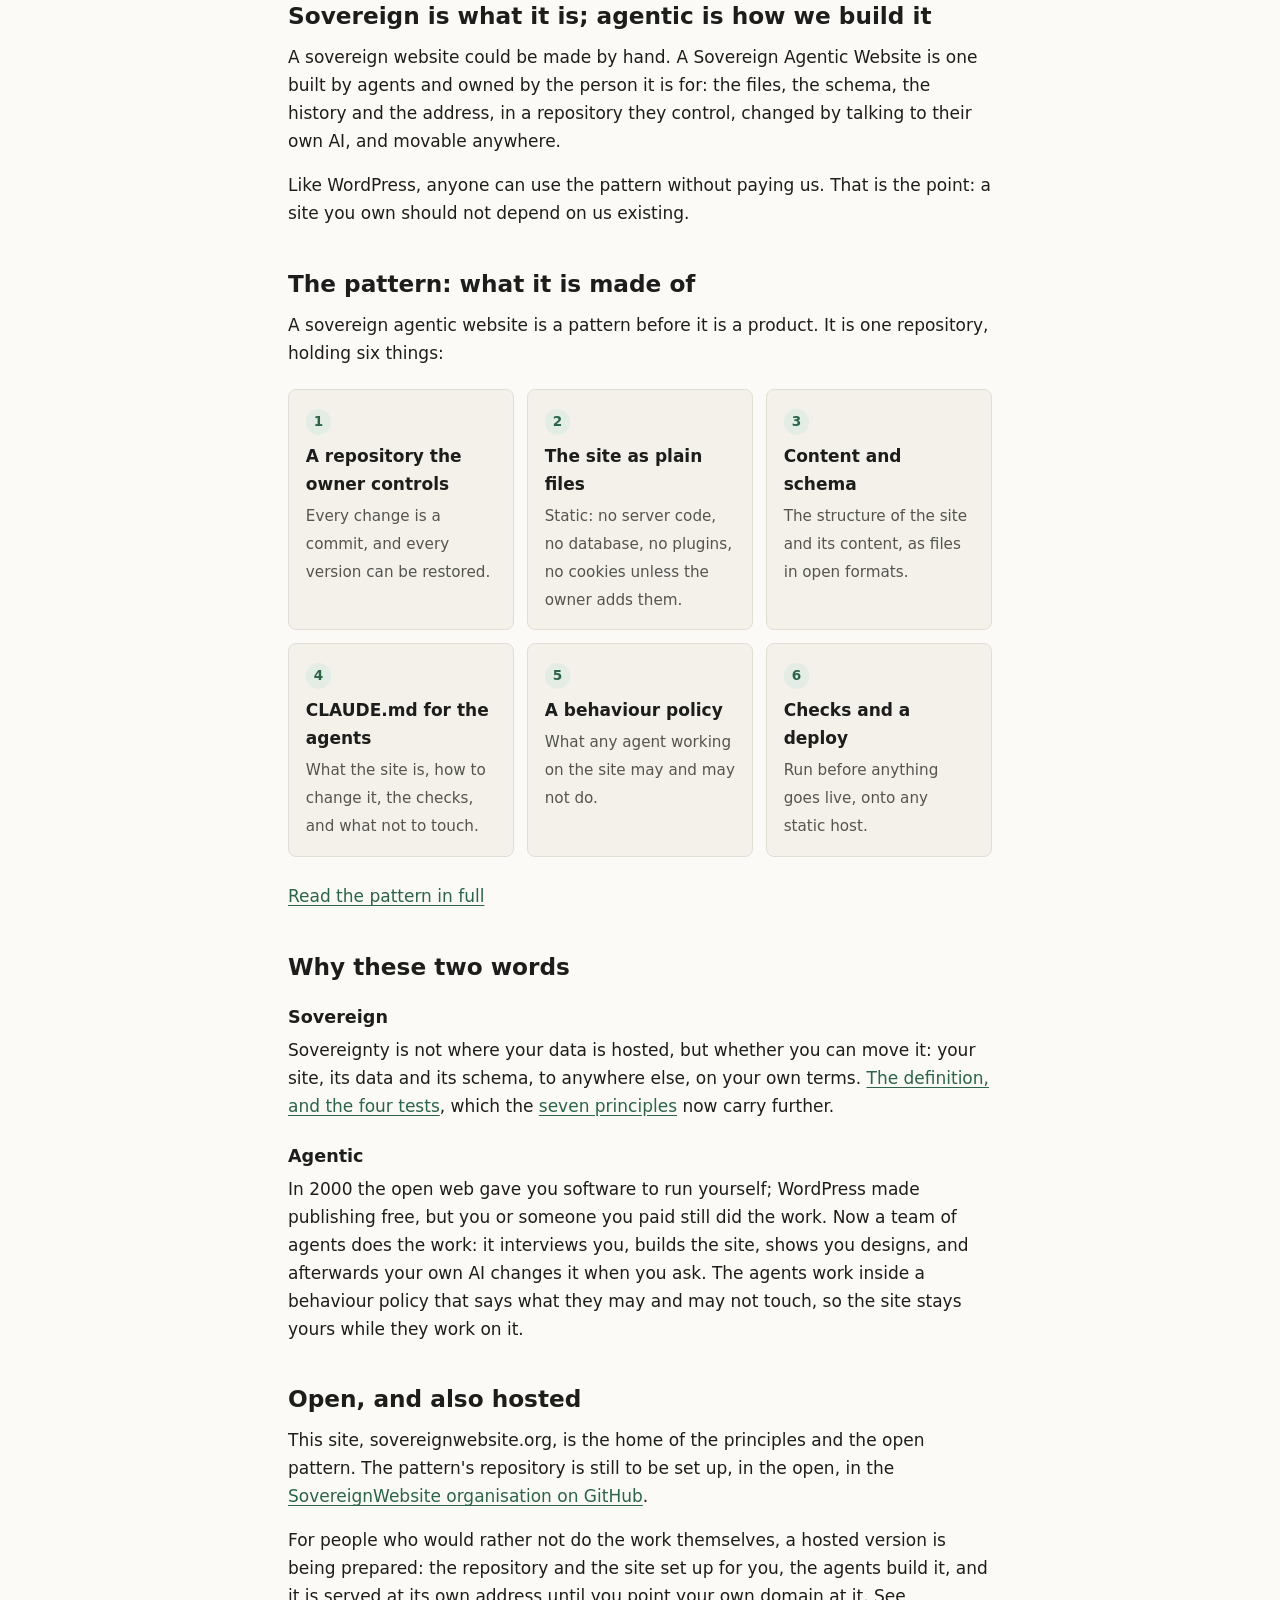
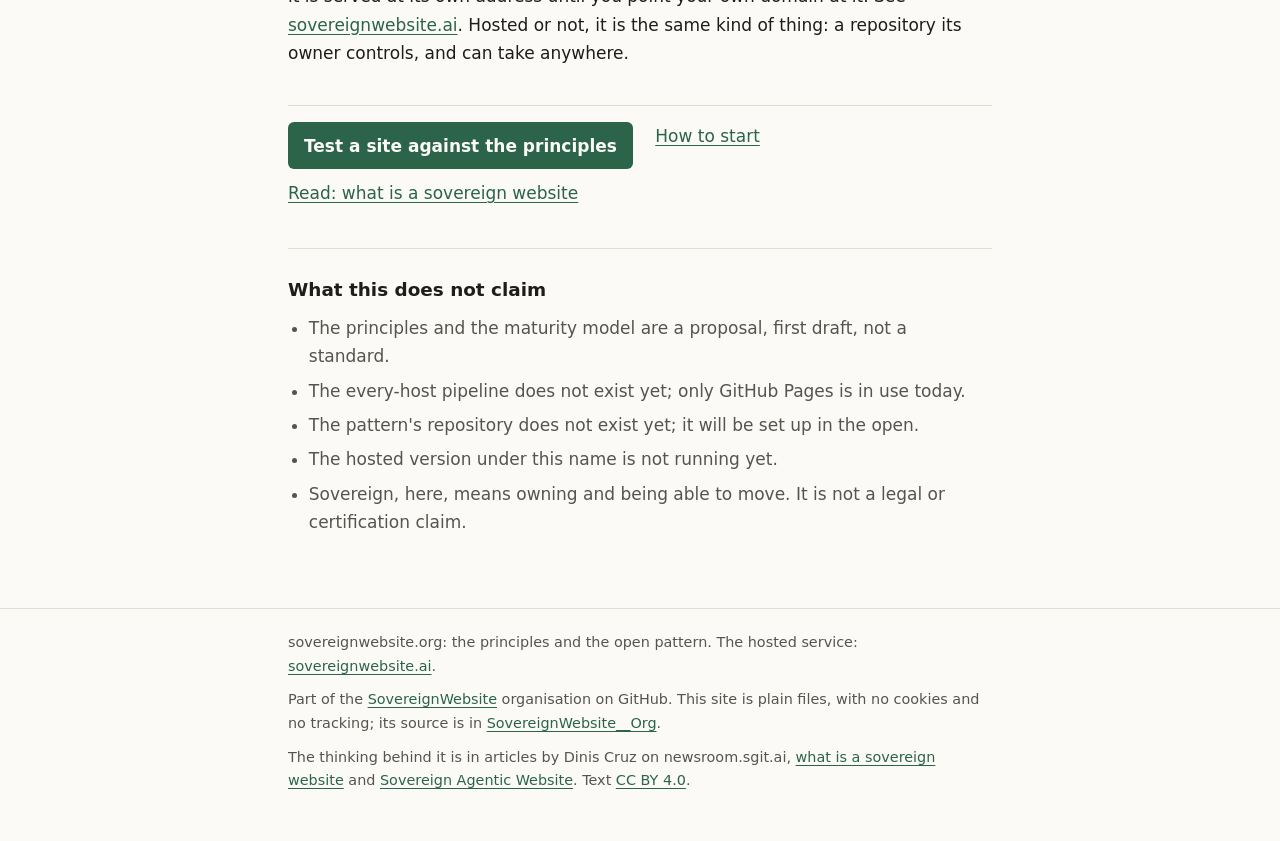
==== commit db50bcf6: "No licence claimed for the principles; first draft, not a version number From the security review of" ====
--- a/site/index.html
+++ b/site/index.html
@@ -28,7 +28,7 @@
 
 <main id="main">
   <div class="wrap">
-    <p class="mark">Proposed principles · version 0.1</p>
+    <p class="mark">Proposed principles · first draft</p>
     <h1>A sovereign website is a website you own and can move.</h1>
     <p class="lede">This is the home of the principles that define a sovereign website, the maturity model that says how far a site has come, and the open pattern for building one with agents. All of it is open for comment, so anyone can test a site against it.</p>
     <p>Moving is the hard part. One proprietary part in the middle, however small, is enough to lock a site in: nobody can move it for you without rebuilding that part, so you cannot even pay your way out.</p>
@@ -59,7 +59,7 @@
     <p><a href="maturity.html">The maturity model, and what each level requires</a></p>
 
     <div class="callout">
-      <p><strong>Proposed, version 0.1, and licensed <a href="https://creativecommons.org/licenses/by/4.0/">CC BY 4.0</a>.</strong> Written by Dinis Cruz to be argued with and improved. Copy them, adapt them and test any site against them, with credit. The proof that principle seven asks for, one commit deployed by one pipeline to many hosts, does not exist yet.</p>
+      <p><strong>Proposed, first draft.</strong> Written by Dinis Cruz to be argued with and improved. Copy them, adapt them and test any site against them, with credit. The proof that principle seven asks for, one commit deployed by one pipeline to many hosts, does not exist yet.</p>
     </div>
 
     <h2 id="agentic">Sovereign is what it is; agentic is how we build it</h2>
@@ -97,7 +97,7 @@
     <section class="limits" aria-labelledby="limits-home">
       <h2 id="limits-home">What this does not claim</h2>
       <ul>
-        <li>The principles and the maturity model are a proposal, version 0.1, not a standard.</li>
+        <li>The principles and the maturity model are a proposal, first draft, not a standard.</li>
         <li>The every-host pipeline does not exist yet; only GitHub Pages is in use today.</li>
         <li>The pattern's repository does not exist yet; it will be set up in the open.</li>
         <li>The hosted version under this name is not running yet.</li>
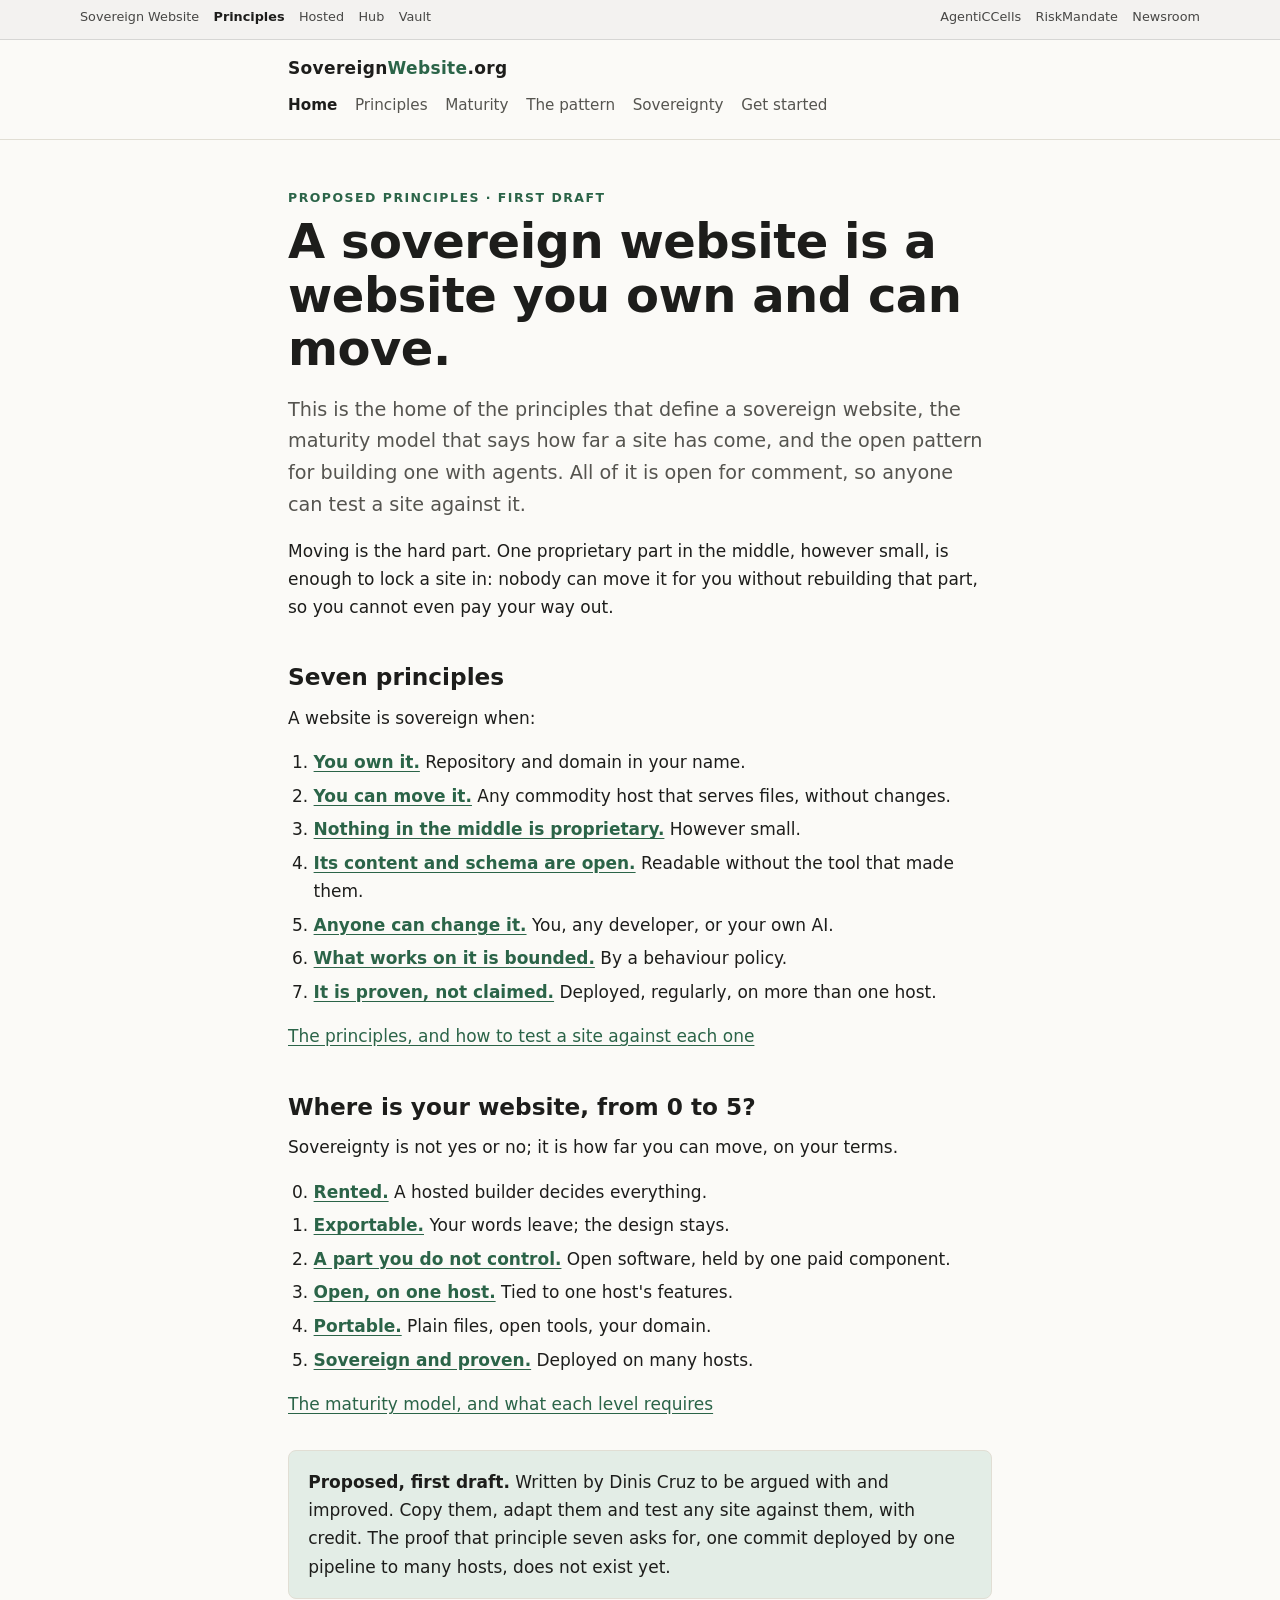
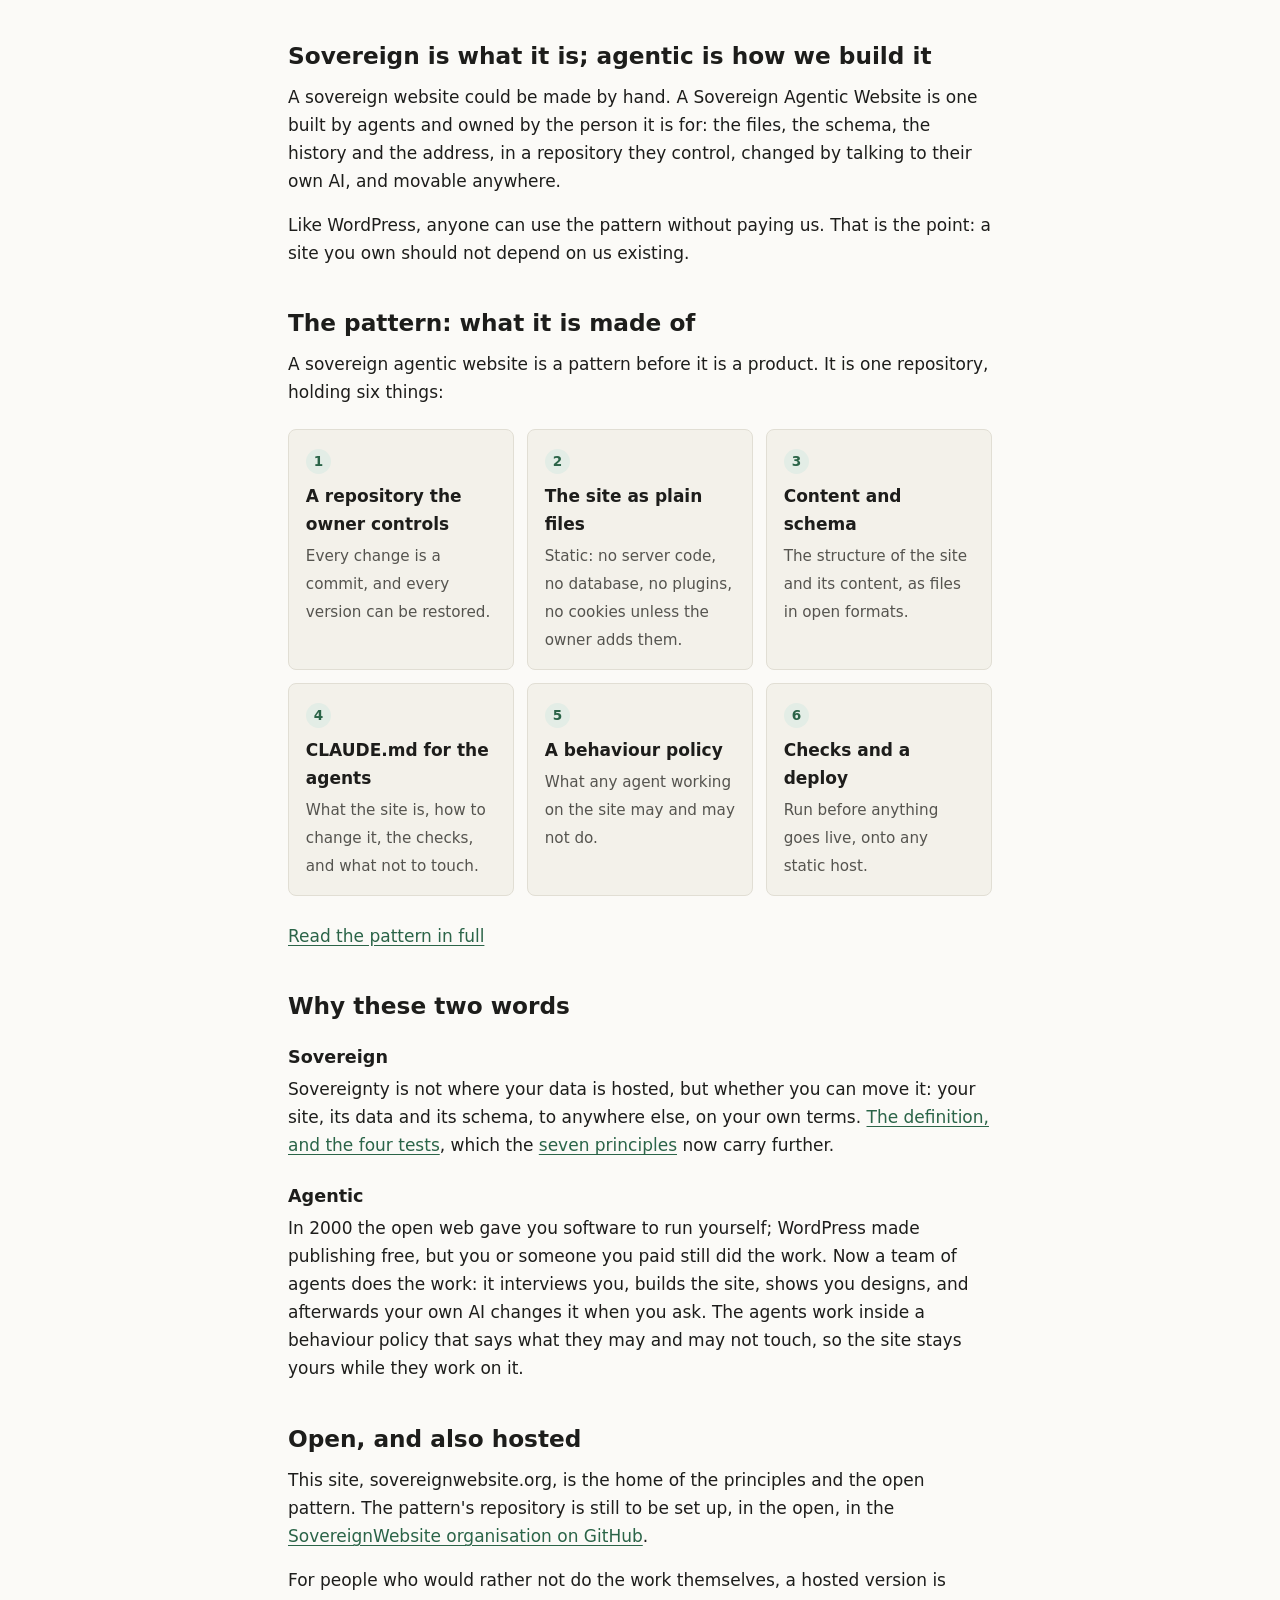
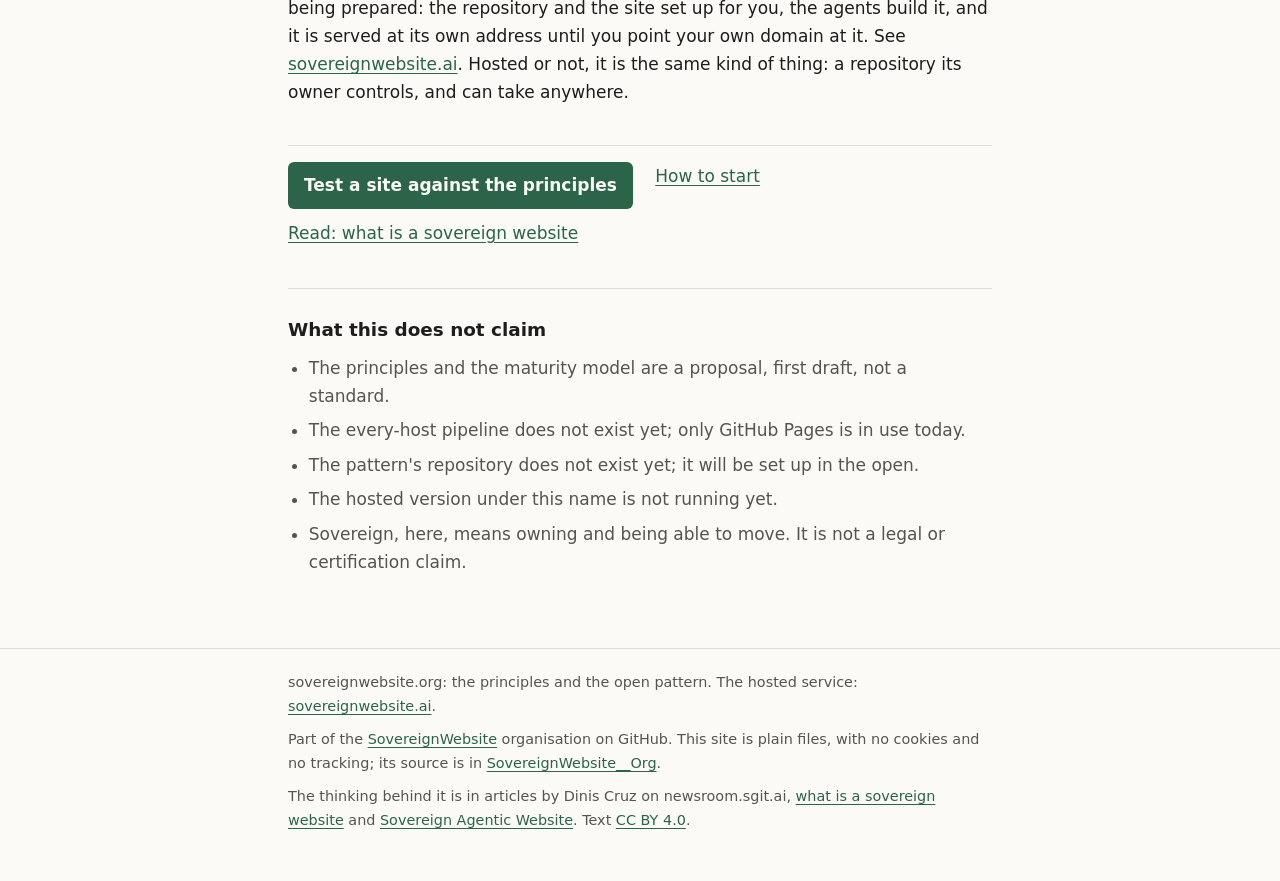
==== commit e7ed7444: "The family bar: every Sovereign Website site, AgentiCCells, RiskMandate and the newsroom on every pa" ====
--- a/site/index.html
+++ b/site/index.html
@@ -10,6 +10,18 @@
 </head>
 <body>
 <a class="skip" href="#main">Skip to content</a>
+<nav class="family" aria-label="The Sovereign Website family">
+  <ul>
+    <li><a href="https://sovereignwebsite.ai/">Sovereign Website</a></li>
+    <li><a href="https://sovereignwebsite.org/" aria-current="true">Principles</a></li>
+    <li><a href="https://sovereignwebsite.site/">Hosted</a></li>
+    <li><a href="https://hub.sovereignwebsite.site/">Hub</a></li>
+    <li><a href="https://vault.sovereignwebsite.site/">Vault</a></li>
+    <li class="family-sep"><a href="https://agenticcells.ai/">AgentiCCells</a></li>
+    <li><a href="https://riskmandate.ai/">RiskMandate</a></li>
+    <li><a href="https://newsroom.sgit.ai/">Newsroom</a></li>
+  </ul>
+</nav>
 <header class="site-header">
   <div class="wrap">
     <a class="brand" href="index.html">Sovereign<span>Website</span>.org</a>
--- a/site/style.css
+++ b/site/style.css
@@ -197,3 +197,12 @@
 /* Short lists on the home page */
 .short { padding-left: 1.6rem; }
 .short li { margin-bottom: .35rem; }
+
+/* The Sovereign Website family bar: the same on every site in the family. */
+.family{font-size:.8rem;border-bottom:1px solid rgba(127,127,127,.25);background:rgba(127,127,127,.06)}
+.family ul{list-style:none;margin:0 auto;padding:.35rem 1rem;display:flex;flex-wrap:wrap;gap:.25rem .9rem;max-width:72rem}
+.family a{color:inherit;opacity:.8;text-decoration:none}
+.family a:hover,.family a:focus-visible{opacity:1;text-decoration:underline}
+.family a[aria-current="true"]{opacity:1;font-weight:600}
+.family .family-sep{margin-left:auto}
+@media (max-width:40rem){.family .family-sep{margin-left:0}}
